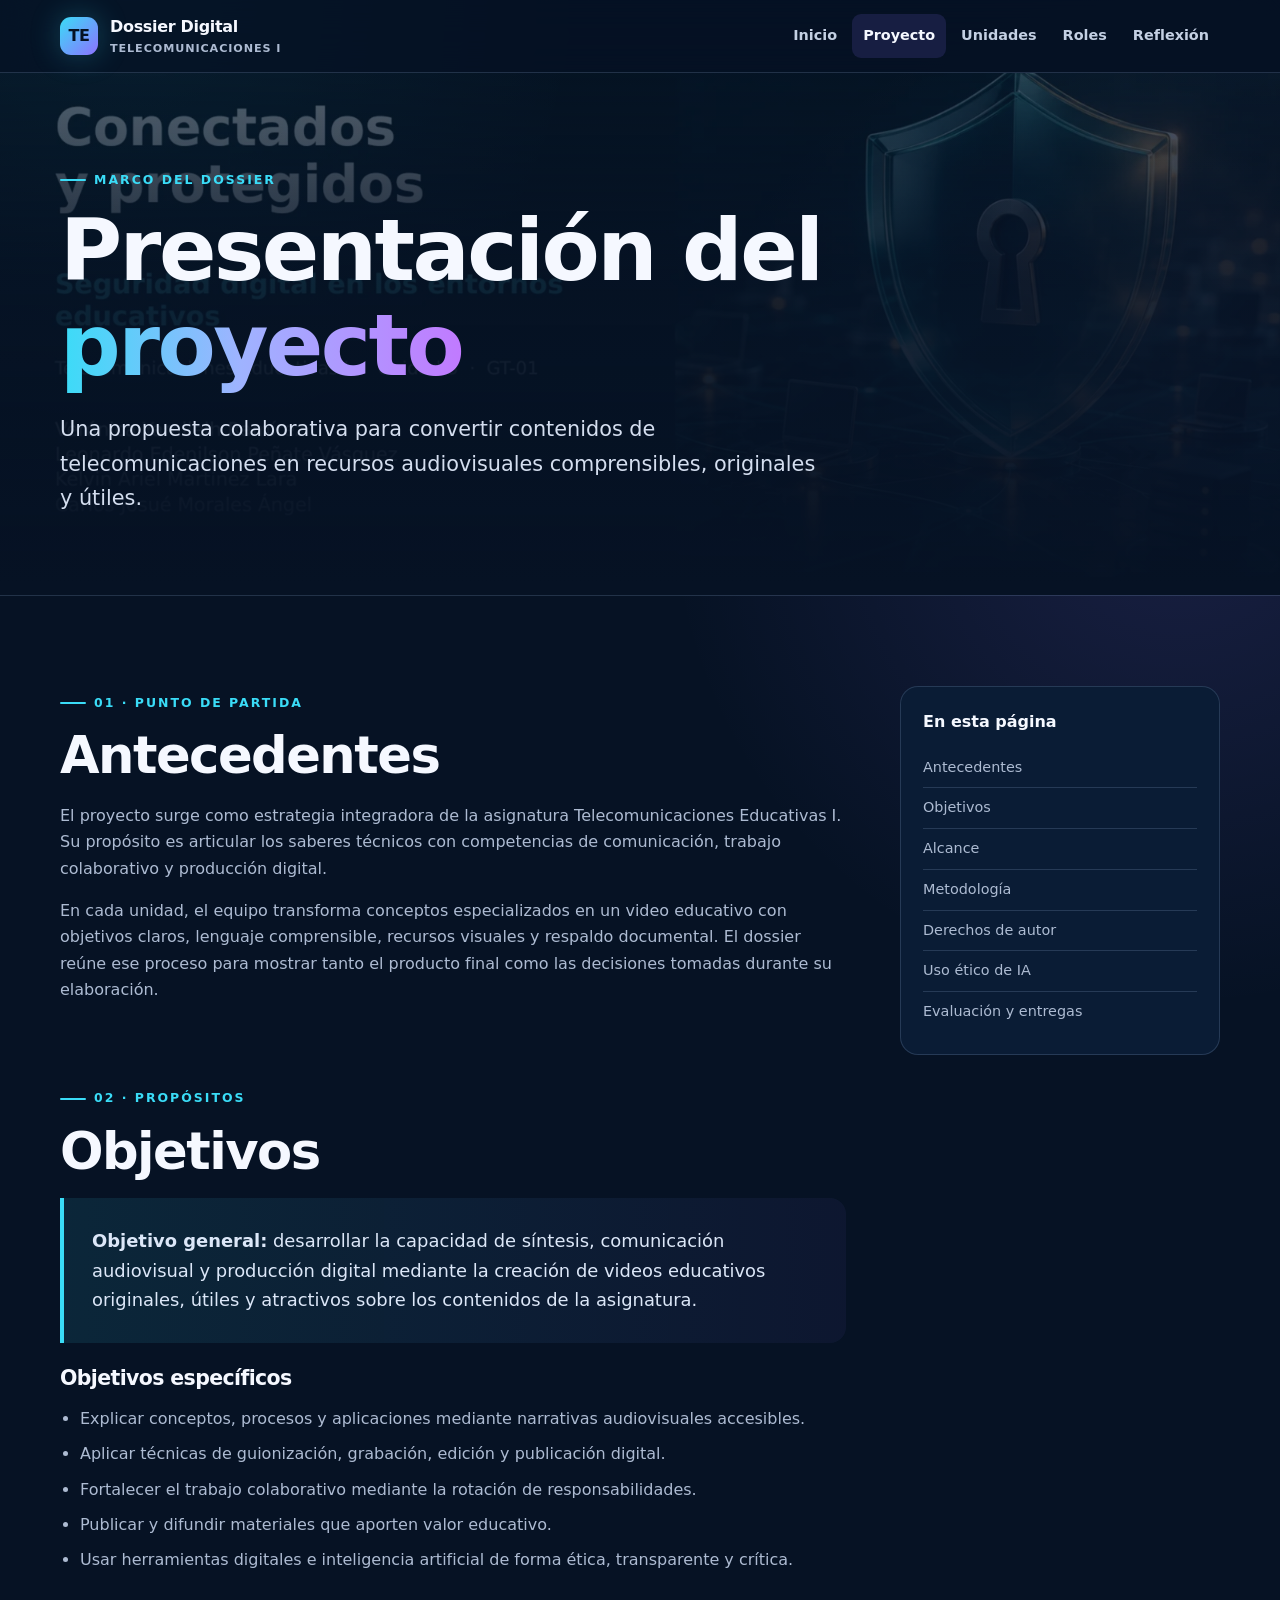
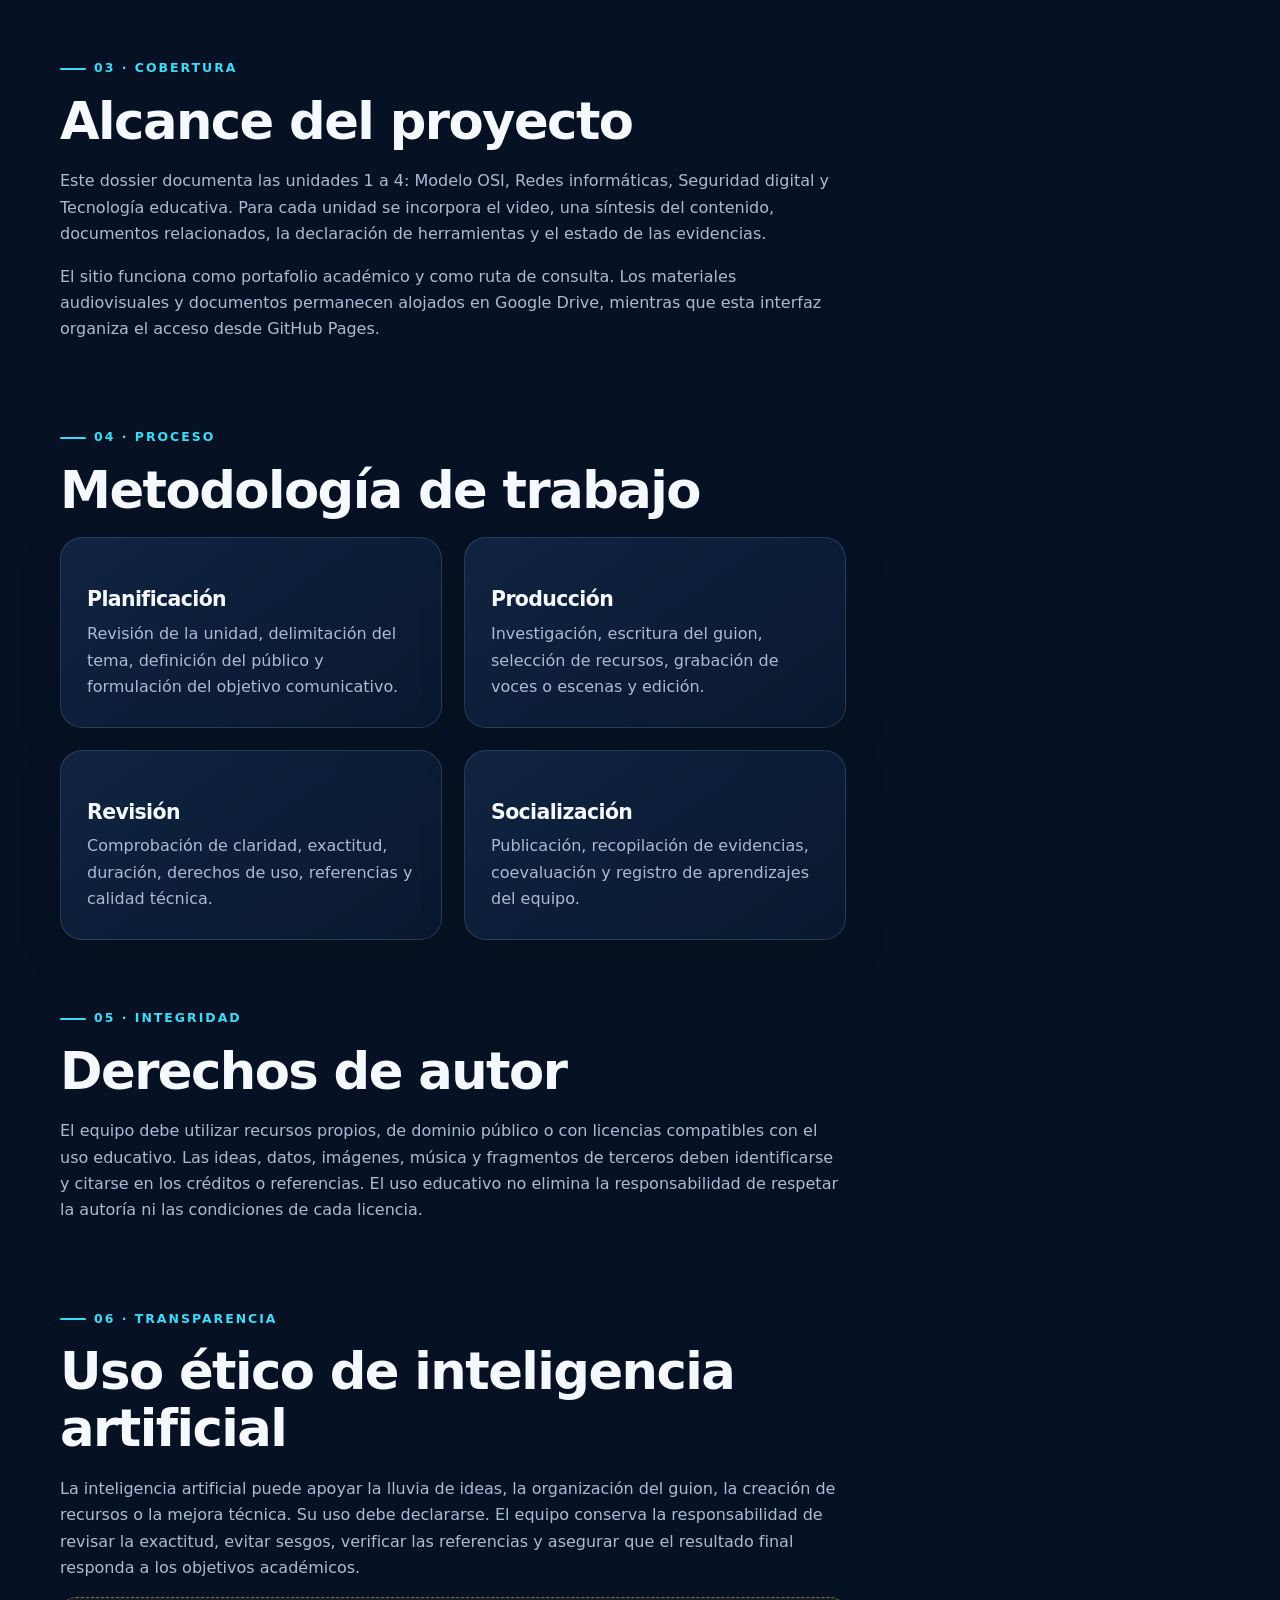
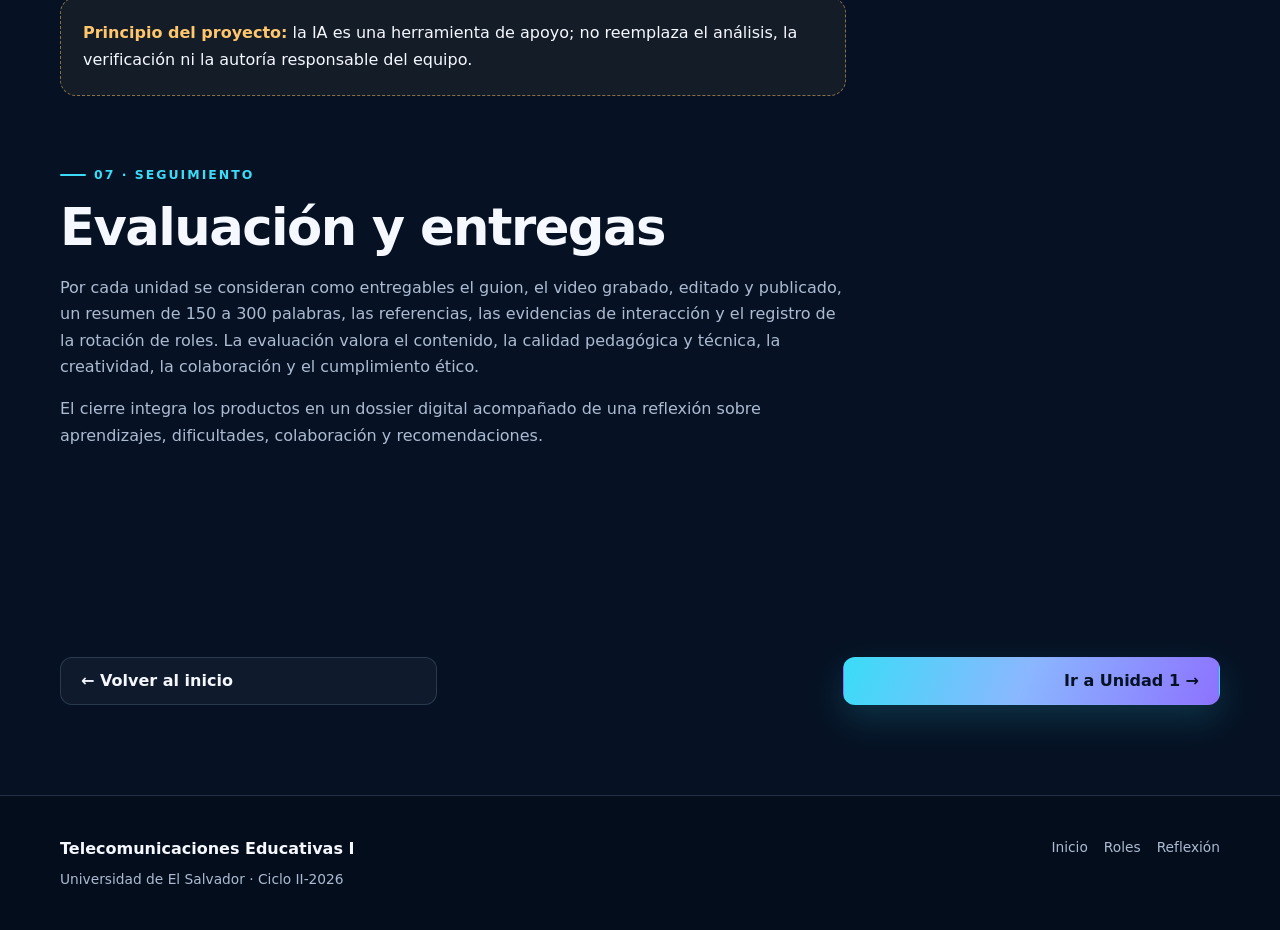
==== presentacion.html @ 9d3afc45 "Publica el sitio completo del dossier" ====
<!doctype html>
<html lang="es">
<head>
  <meta charset="utf-8">
  <meta name="viewport" content="width=device-width, initial-scale=1">
  <meta name="description" content="Presentación, objetivos, metodología, alcance y criterios éticos del proyecto de videos educativos.">
  <title>Presentación del proyecto | Dossier Digital</title>
  <link rel="stylesheet" href="css/estilos.css">
  <script src="js/script.js" defer></script>
</head>
<body>
  <a class="skip-link" href="#contenido">Saltar al contenido</a>
  <header class="site-header">
    <nav class="nav container" aria-label="Navegación principal">
      <a class="brand" href="index.html"><span class="brand-mark" aria-hidden="true">TE</span><span>Dossier Digital<small>Telecomunicaciones I</small></span></a>
      <button class="menu-toggle" aria-label="Abrir menú" aria-expanded="false">☰</button>
      <div class="nav-links">
        <a href="index.html">Inicio</a><a href="presentacion.html" aria-current="page">Proyecto</a><a href="unidad1.html">Unidades</a><a href="roles.html">Roles</a><a href="reflexion.html">Reflexión</a>
      </div>
    </nav>
  </header>

  <main id="contenido">
    <section class="page-hero">
      <img class="page-image" src="img/portada-proyecto.webp" alt="" aria-hidden="true">
      <div class="container page-hero-content">
        <p class="eyebrow">Marco del dossier</p>
        <h1>Presentación del <span class="gradient-text">proyecto</span></h1>
        <p class="lead">Una propuesta colaborativa para convertir contenidos de telecomunicaciones en recursos audiovisuales comprensibles, originales y útiles.</p>
      </div>
    </section>

    <section class="section">
      <div class="container content-layout">
        <div>
          <section class="prose-section reveal" id="antecedentes">
            <p class="eyebrow">01 · Punto de partida</p>
            <h2>Antecedentes</h2>
            <p>El proyecto surge como estrategia integradora de la asignatura Telecomunicaciones Educativas I. Su propósito es articular los saberes técnicos con competencias de comunicación, trabajo colaborativo y producción digital.</p>
            <p>En cada unidad, el equipo transforma conceptos especializados en un video educativo con objetivos claros, lenguaje comprensible, recursos visuales y respaldo documental. El dossier reúne ese proceso para mostrar tanto el producto final como las decisiones tomadas durante su elaboración.</p>
          </section>

          <section class="prose-section reveal" id="objetivos">
            <p class="eyebrow">02 · Propósitos</p>
            <h2>Objetivos</h2>
            <div class="objective"><strong>Objetivo general:</strong> desarrollar la capacidad de síntesis, comunicación audiovisual y producción digital mediante la creación de videos educativos originales, útiles y atractivos sobre los contenidos de la asignatura.</div>
            <h3>Objetivos específicos</h3>
            <ul>
              <li>Explicar conceptos, procesos y aplicaciones mediante narrativas audiovisuales accesibles.</li>
              <li>Aplicar técnicas de guionización, grabación, edición y publicación digital.</li>
              <li>Fortalecer el trabajo colaborativo mediante la rotación de responsabilidades.</li>
              <li>Publicar y difundir materiales que aporten valor educativo.</li>
              <li>Usar herramientas digitales e inteligencia artificial de forma ética, transparente y crítica.</li>
            </ul>
          </section>

          <section class="prose-section reveal" id="alcance">
            <p class="eyebrow">03 · Cobertura</p>
            <h2>Alcance del proyecto</h2>
            <p>Este dossier documenta las unidades 1 a 4: Modelo OSI, Redes informáticas, Seguridad digital y Tecnología educativa. Para cada unidad se incorpora el video, una síntesis del contenido, documentos relacionados, la declaración de herramientas y el estado de las evidencias.</p>
            <p>El sitio funciona como portafolio académico y como ruta de consulta. Los materiales audiovisuales y documentos permanecen alojados en Google Drive, mientras que esta interfaz organiza el acceso desde GitHub Pages.</p>
          </section>

          <section class="prose-section reveal" id="metodo">
            <p class="eyebrow">04 · Proceso</p>
            <h2>Metodología de trabajo</h2>
            <div class="grid grid-2">
              <article class="card"><h3>Planificación</h3><p>Revisión de la unidad, delimitación del tema, definición del público y formulación del objetivo comunicativo.</p></article>
              <article class="card"><h3>Producción</h3><p>Investigación, escritura del guion, selección de recursos, grabación de voces o escenas y edición.</p></article>
              <article class="card"><h3>Revisión</h3><p>Comprobación de claridad, exactitud, duración, derechos de uso, referencias y calidad técnica.</p></article>
              <article class="card"><h3>Socialización</h3><p>Publicación, recopilación de evidencias, coevaluación y registro de aprendizajes del equipo.</p></article>
            </div>
          </section>

          <section class="prose-section reveal" id="derechos">
            <p class="eyebrow">05 · Integridad</p>
            <h2>Derechos de autor</h2>
            <p>El equipo debe utilizar recursos propios, de dominio público o con licencias compatibles con el uso educativo. Las ideas, datos, imágenes, música y fragmentos de terceros deben identificarse y citarse en los créditos o referencias. El uso educativo no elimina la responsabilidad de respetar la autoría ni las condiciones de cada licencia.</p>
          </section>

          <section class="prose-section reveal" id="ia">
            <p class="eyebrow">06 · Transparencia</p>
            <h2>Uso ético de inteligencia artificial</h2>
            <p>La inteligencia artificial puede apoyar la lluvia de ideas, la organización del guion, la creación de recursos o la mejora técnica. Su uso debe declararse. El equipo conserva la responsabilidad de revisar la exactitud, evitar sesgos, verificar las referencias y asegurar que el resultado final responda a los objetivos académicos.</p>
            <div class="status-box"><strong>Principio del proyecto:</strong> la IA es una herramienta de apoyo; no reemplaza el análisis, la verificación ni la autoría responsable del equipo.</div>
          </section>

          <section class="prose-section reveal" id="evaluacion">
            <p class="eyebrow">07 · Seguimiento</p>
            <h2>Evaluación y entregas</h2>
            <p>Por cada unidad se consideran como entregables el guion, el video grabado, editado y publicado, un resumen de 150 a 300 palabras, las referencias, las evidencias de interacción y el registro de la rotación de roles. La evaluación valora el contenido, la calidad pedagógica y técnica, la creatividad, la colaboración y el cumplimiento ético.</p>
            <p>El cierre integra los productos en un dossier digital acompañado de una reflexión sobre aprendizajes, dificultades, colaboración y recomendaciones.</p>
          </section>
        </div>

        <aside class="sidebar">
          <nav class="toc" aria-label="Contenido de esta página">
            <strong>En esta página</strong>
            <a href="#antecedentes">Antecedentes</a><a href="#objetivos">Objetivos</a><a href="#alcance">Alcance</a><a href="#metodo">Metodología</a><a href="#derechos">Derechos de autor</a><a href="#ia">Uso ético de IA</a><a href="#evaluacion">Evaluación y entregas</a>
          </nav>
        </aside>
      </div>
    </section>

    <div class="container unit-nav">
      <a class="btn btn-secondary" href="index.html">← Volver al inicio</a>
      <span></span>
      <a class="btn btn-primary" href="unidad1.html">Ir a Unidad 1 →</a>
    </div>
  </main>

  <footer class="site-footer"><div class="container footer-grid"><div><strong>Telecomunicaciones Educativas I</strong><p>Universidad de El Salvador · Ciclo II-2026</p></div><div class="footer-links"><a href="index.html">Inicio</a><a href="roles.html">Roles</a><a href="reflexion.html">Reflexión</a></div></div></footer>
</body>
</html>
---- css/estilos.css ----
:root {
  --bg: #061224;
  --bg-soft: #0a1c35;
  --panel: #0d2341;
  --panel-2: #142a4b;
  --text: #f5f8ff;
  --muted: #adbbd2;
  --cyan: #3adcf7;
  --purple: #8d72ff;
  --violet: #c17aff;
  --gold: #ffc66d;
  --line: rgba(151, 178, 220, .2);
  --shadow: 0 24px 70px rgba(0, 0, 0, .28);
  --radius: 22px;
  --container: min(1160px, calc(100% - 40px));
}

* { box-sizing: border-box; }
html { scroll-behavior: smooth; }
body {
  margin: 0;
  color: var(--text);
  background:
    radial-gradient(circle at 10% 0%, rgba(58, 220, 247, .11), transparent 28rem),
    radial-gradient(circle at 92% 12%, rgba(141, 114, 255, .14), transparent 32rem),
    var(--bg);
  font-family: Inter, ui-sans-serif, system-ui, -apple-system, BlinkMacSystemFont, "Segoe UI", sans-serif;
  line-height: 1.65;
}

body::before {
  content: "";
  position: fixed;
  inset: 0;
  z-index: -1;
  pointer-events: none;
  opacity: .22;
  background-image:
    linear-gradient(rgba(255,255,255,.025) 1px, transparent 1px),
    linear-gradient(90deg, rgba(255,255,255,.025) 1px, transparent 1px);
  background-size: 42px 42px;
  mask-image: linear-gradient(to bottom, black, transparent 75%);
}

img, iframe { max-width: 100%; }
a { color: inherit; text-decoration: none; }
button, a { -webkit-tap-highlight-color: transparent; }

.skip-link {
  position: fixed;
  left: 16px;
  top: -60px;
  z-index: 100;
  padding: 10px 16px;
  background: var(--cyan);
  color: #031020;
  border-radius: 10px;
  font-weight: 800;
}
.skip-link:focus { top: 14px; }

.container { width: var(--container); margin-inline: auto; }
.section { padding: 90px 0; }
.section.compact { padding: 58px 0; }
.section-header { max-width: 760px; margin-bottom: 38px; }
.section-header.center { margin-inline: auto; text-align: center; }

.eyebrow {
  display: inline-flex;
  align-items: center;
  gap: 8px;
  margin: 0 0 14px;
  color: var(--cyan);
  font-size: .78rem;
  font-weight: 850;
  letter-spacing: .16em;
  text-transform: uppercase;
}
.eyebrow::before {
  content: "";
  width: 26px;
  height: 2px;
  background: currentColor;
  border-radius: 2px;
}

h1, h2, h3 { margin: 0; line-height: 1.12; letter-spacing: -.03em; }
h1 { font-size: clamp(2.55rem, 7vw, 5.8rem); }
h2 { font-size: clamp(2rem, 4vw, 3.4rem); }
h3 { font-size: 1.28rem; }
p { margin: 0 0 1rem; color: var(--muted); }
.lead { font-size: clamp(1.05rem, 2vw, 1.3rem); color: #d4deef; max-width: 760px; }
.gradient-text {
  color: transparent;
  background: linear-gradient(90deg, var(--cyan), #9fb3ff 45%, var(--violet));
  background-clip: text;
}

.site-header {
  position: sticky;
  top: 0;
  z-index: 50;
  border-bottom: 1px solid var(--line);
  background: rgba(6, 18, 36, .83);
  backdrop-filter: blur(18px);
}
.nav {
  min-height: 72px;
  display: flex;
  align-items: center;
  justify-content: space-between;
  gap: 28px;
}
.brand {
  display: flex;
  align-items: center;
  gap: 12px;
  min-width: 210px;
  font-weight: 850;
  letter-spacing: -.02em;
}
.brand-mark {
  width: 38px;
  height: 38px;
  display: grid;
  place-items: center;
  color: #061224;
  background: linear-gradient(135deg, var(--cyan), var(--purple));
  border-radius: 11px;
  box-shadow: 0 0 30px rgba(58, 220, 247, .25);
}
.brand small { display: block; color: var(--muted); font-size: .7rem; font-weight: 650; letter-spacing: .08em; text-transform: uppercase; }
.nav-links { display: flex; align-items: center; gap: 4px; }
.nav-links a {
  padding: 10px 11px;
  color: #c4d0e3;
  border-radius: 9px;
  font-size: .9rem;
  font-weight: 700;
  transition: .2s ease;
}
.nav-links a:hover, .nav-links a[aria-current="page"] { color: var(--text); background: rgba(141, 114, 255, .14); }
.menu-toggle {
  display: none;
  width: 44px;
  height: 44px;
  border: 1px solid var(--line);
  color: var(--text);
  background: var(--panel);
  border-radius: 12px;
  font-size: 1.35rem;
}

.btn-row { display: flex; flex-wrap: wrap; gap: 12px; margin-top: 28px; }
.btn {
  display: inline-flex;
  align-items: center;
  justify-content: center;
  gap: 9px;
  min-height: 48px;
  padding: 0 20px;
  border: 1px solid transparent;
  border-radius: 12px;
  font-weight: 850;
  transition: transform .2s ease, box-shadow .2s ease, border-color .2s ease;
}
.btn:hover { transform: translateY(-2px); }
.btn-primary {
  color: #061224;
  background: linear-gradient(110deg, var(--cyan), #8ab7ff 48%, var(--purple));
  box-shadow: 0 14px 34px rgba(58, 220, 247, .16);
}
.btn-secondary { border-color: var(--line); background: rgba(255,255,255,.04); }
.btn-secondary:hover { border-color: rgba(58, 220, 247, .48); }
.btn-small { min-height: 42px; padding: 0 16px; font-size: .9rem; }

.hero {
  position: relative;
  min-height: calc(100vh - 72px);
  display: grid;
  align-items: center;
  overflow: hidden;
}
.hero-bg {
  position: absolute;
  inset: 0;
  z-index: -2;
  background: center / cover no-repeat;
  filter: saturate(.8);
  opacity: .3;
}
.hero::after {
  content: "";
  position: absolute;
  inset: 0;
  z-index: -1;
  background: linear-gradient(90deg, var(--bg) 6%, rgba(6,18,36,.9) 44%, rgba(6,18,36,.3) 100%),
              linear-gradient(0deg, var(--bg), transparent 35%);
}
.hero-grid {
  padding: 85px 0 110px;
  display: grid;
  grid-template-columns: 1.08fr .72fr;
  gap: 72px;
  align-items: center;
}
.hero h1 { max-width: 910px; margin-bottom: 22px; }
.hero-panel {
  padding: 28px;
  border: 1px solid var(--line);
  background: linear-gradient(150deg, rgba(20,42,75,.82), rgba(10,28,53,.7));
  border-radius: var(--radius);
  box-shadow: var(--shadow);
  backdrop-filter: blur(10px);
}
.hero-panel strong { display: block; margin-bottom: 10px; font-size: 1.05rem; }
.meta-row { display: flex; flex-wrap: wrap; gap: 10px; margin-top: 18px; }
.tag {
  display: inline-flex;
  align-items: center;
  gap: 7px;
  padding: 7px 11px;
  color: #cbd8ea;
  border: 1px solid var(--line);
  background: rgba(255,255,255,.035);
  border-radius: 999px;
  font-size: .8rem;
  font-weight: 750;
}
.tag::before { content: ""; width: 7px; height: 7px; background: var(--cyan); border-radius: 50%; box-shadow: 0 0 13px var(--cyan); }

.stats { margin-top: -48px; position: relative; z-index: 3; }
.stats-grid {
  display: grid;
  grid-template-columns: repeat(4, 1fr);
  border: 1px solid var(--line);
  background: rgba(10,28,53,.94);
  border-radius: 18px;
  box-shadow: var(--shadow);
  overflow: hidden;
}
.stat { padding: 25px; border-right: 1px solid var(--line); }
.stat:last-child { border-right: 0; }
.stat b { display: block; color: var(--text); font-size: 1.85rem; letter-spacing: -.04em; }
.stat span { color: var(--muted); font-size: .85rem; }

.grid { display: grid; gap: 22px; }
.grid-2 { grid-template-columns: repeat(2, minmax(0, 1fr)); }
.grid-3 { grid-template-columns: repeat(3, minmax(0, 1fr)); }
.grid-4 { grid-template-columns: repeat(4, minmax(0, 1fr)); }

.card {
  position: relative;
  padding: 26px;
  border: 1px solid var(--line);
  background: linear-gradient(145deg, rgba(20,42,75,.75), rgba(10,28,53,.62));
  border-radius: var(--radius);
  box-shadow: 0 15px 45px rgba(0,0,0,.16);
}
.card h3 { margin-bottom: 10px; }
.card p:last-child { margin-bottom: 0; }
.icon {
  width: 48px;
  height: 48px;
  display: grid;
  place-items: center;
  margin-bottom: 20px;
  color: var(--cyan);
  border: 1px solid rgba(58,220,247,.28);
  background: rgba(58,220,247,.08);
  border-radius: 14px;
  font-size: 1.35rem;
}

.unit-card {
  position: relative;
  min-height: 420px;
  display: flex;
  align-items: flex-end;
  overflow: hidden;
  border: 1px solid var(--line);
  border-radius: var(--radius);
  box-shadow: var(--shadow);
  isolation: isolate;
}
.unit-card img {
  position: absolute;
  inset: 0;
  width: 100%;
  height: 100%;
  object-fit: cover;
  z-index: -2;
  transition: transform .55s ease;
}
.unit-card::before {
  content: "";
  position: absolute;
  inset: 0;
  z-index: -1;
  background: linear-gradient(0deg, rgba(3,11,23,.98) 4%, rgba(6,18,36,.68) 55%, rgba(6,18,36,.12));
}
.unit-card:hover img { transform: scale(1.045); }
.unit-card-content { padding: 28px; }
.unit-number { color: var(--cyan); font-size: .78rem; font-weight: 900; letter-spacing: .14em; text-transform: uppercase; }
.unit-card h3 { margin: 8px 0 10px; font-size: 1.5rem; }
.unit-card p { color: #bdc9db; font-size: .93rem; }
.text-link { color: var(--cyan); font-weight: 850; font-size: .9rem; }

.page-hero {
  position: relative;
  min-height: 520px;
  display: flex;
  align-items: flex-end;
  overflow: hidden;
  border-bottom: 1px solid var(--line);
}
.page-hero .page-image { position: absolute; inset: 0; width: 100%; height: 100%; object-fit: cover; z-index: -2; opacity: .42; }
.page-hero::after { content: ""; position: absolute; inset: 0; z-index: -1; background: linear-gradient(0deg, var(--bg) 2%, rgba(6,18,36,.76) 62%, rgba(6,18,36,.24)); }
.page-hero-content { padding: 90px 0 64px; }
.page-hero h1 { font-size: clamp(2.8rem, 7vw, 5.3rem); max-width: 980px; }
.page-hero .lead { margin-top: 18px; }

.content-layout { display: grid; grid-template-columns: minmax(0, 1fr) 320px; gap: 54px; align-items: start; }
.sidebar { position: sticky; top: 96px; }
.toc { padding: 22px; border: 1px solid var(--line); background: var(--bg-soft); border-radius: 18px; }
.toc strong { display: block; margin-bottom: 12px; }
.toc a { display: block; padding: 8px 0; color: var(--muted); font-size: .9rem; border-bottom: 1px solid var(--line); }
.toc a:last-child { border-bottom: 0; }
.toc a:hover { color: var(--cyan); }

.prose-section { scroll-margin-top: 94px; padding-bottom: 62px; }
.prose-section h2 { margin-bottom: 18px; }
.prose-section h3 { margin: 24px 0 10px; }
.prose-section ul, .prose-section ol { color: var(--muted); padding-left: 1.25rem; }
.prose-section li { margin-bottom: 9px; }

.objective {
  padding: 28px;
  border-left: 4px solid var(--cyan);
  background: linear-gradient(90deg, rgba(58,220,247,.1), rgba(141,114,255,.06));
  border-radius: 0 16px 16px 0;
  color: #dce7f8;
  font-size: 1.12rem;
}

.media-frame {
  position: relative;
  aspect-ratio: 16 / 9;
  overflow: hidden;
  border: 1px solid var(--line);
  background: #030913;
  border-radius: 18px;
  box-shadow: var(--shadow);
}
.media-frame iframe { width: 100%; height: 100%; border: 0; }
.media-note { margin-top: 12px; font-size: .86rem; }

.doc-list { display: grid; gap: 12px; }
.doc-link {
  display: flex;
  align-items: center;
  justify-content: space-between;
  gap: 18px;
  padding: 17px 19px;
  border: 1px solid var(--line);
  background: rgba(255,255,255,.025);
  border-radius: 14px;
  transition: .2s ease;
}
.doc-link:hover { border-color: rgba(58,220,247,.5); transform: translateX(3px); }
.doc-link span { color: var(--muted); font-size: .84rem; }
.doc-link b { display: block; color: var(--text); }

.status-box {
  padding: 22px;
  border: 1px dashed rgba(255,198,109,.5);
  background: rgba(255,198,109,.06);
  border-radius: 16px;
}
.status-box strong { color: var(--gold); }

.role-table { width: 100%; border-collapse: collapse; overflow: hidden; border-radius: 16px; }
.role-table th, .role-table td { padding: 16px; text-align: left; border-bottom: 1px solid var(--line); vertical-align: top; }
.role-table th { color: var(--cyan); background: rgba(58,220,247,.07); font-size: .78rem; text-transform: uppercase; letter-spacing: .08em; }
.role-table td { color: var(--muted); background: rgba(255,255,255,.018); }
.role-table tr:last-child td { border-bottom: 0; }

.unit-nav {
  display: grid;
  grid-template-columns: repeat(3, 1fr);
  gap: 14px;
  padding: 40px 0 90px;
}
.unit-nav .btn:first-child { justify-content: flex-start; }
.unit-nav .btn:nth-child(2) { justify-self: center; }
.unit-nav .btn:last-child { justify-content: flex-end; }

.quote {
  padding: 36px;
  border: 1px solid var(--line);
  background: linear-gradient(135deg, rgba(141,114,255,.12), rgba(58,220,247,.06));
  border-radius: var(--radius);
  font-size: clamp(1.3rem, 3vw, 2rem);
  line-height: 1.4;
  color: #e7edfa;
}

.cta {
  padding: 42px;
  display: flex;
  justify-content: space-between;
  align-items: center;
  gap: 30px;
  border: 1px solid rgba(141,114,255,.3);
  background: linear-gradient(120deg, rgba(58,220,247,.1), rgba(141,114,255,.16));
  border-radius: var(--radius);
}

.site-footer { border-top: 1px solid var(--line); padding: 40px 0; background: rgba(3,10,22,.48); }
.footer-grid { display: flex; justify-content: space-between; gap: 30px; align-items: flex-start; }
.footer-grid p { font-size: .86rem; margin: 5px 0 0; }
.footer-links { display: flex; flex-wrap: wrap; gap: 16px; color: var(--muted); font-size: .86rem; }
.footer-links a:hover { color: var(--cyan); }

.reveal { opacity: 0; transform: translateY(18px); transition: opacity .55s ease, transform .55s ease; }
.reveal.visible { opacity: 1; transform: none; }

@media (prefers-reduced-motion: reduce) {
  *, *::before, *::after { scroll-behavior: auto !important; transition: none !important; animation: none !important; }
  .reveal { opacity: 1; transform: none; }
}

@media (max-width: 980px) {
  .menu-toggle { display: grid; place-items: center; }
  .nav-links {
    position: absolute;
    top: 72px;
    left: 20px;
    right: 20px;
    display: none;
    padding: 14px;
    border: 1px solid var(--line);
    background: rgba(6,18,36,.98);
    border-radius: 15px;
    box-shadow: var(--shadow);
  }
  .nav-links.open { display: grid; }
  .nav-links a { padding: 12px 14px; }
  .hero-grid { grid-template-columns: 1fr; gap: 30px; }
  .hero-panel { max-width: 650px; }
  .grid-4 { grid-template-columns: repeat(2, 1fr); }
  .content-layout { grid-template-columns: 1fr; }
  .sidebar { display: none; }
}

@media (max-width: 700px) {
  :root { --container: min(100% - 28px, 1160px); }
  .section { padding: 68px 0; }
  .hero { min-height: auto; }
  .hero-grid { padding: 68px 0 88px; }
  .hero-panel { padding: 22px; }
  .stats-grid, .grid-2, .grid-3, .grid-4 { grid-template-columns: 1fr; }
  .stat { border-right: 0; border-bottom: 1px solid var(--line); }
  .stat:last-child { border-bottom: 0; }
  .page-hero { min-height: 440px; }
  .unit-card { min-height: 370px; }
  .role-table { display: block; overflow-x: auto; }
  .unit-nav { grid-template-columns: 1fr; }
  .unit-nav .btn { width: 100%; justify-content: center !important; }
  .cta, .footer-grid { flex-direction: column; align-items: flex-start; }
  .brand span:last-child { font-size: .85rem; }
}
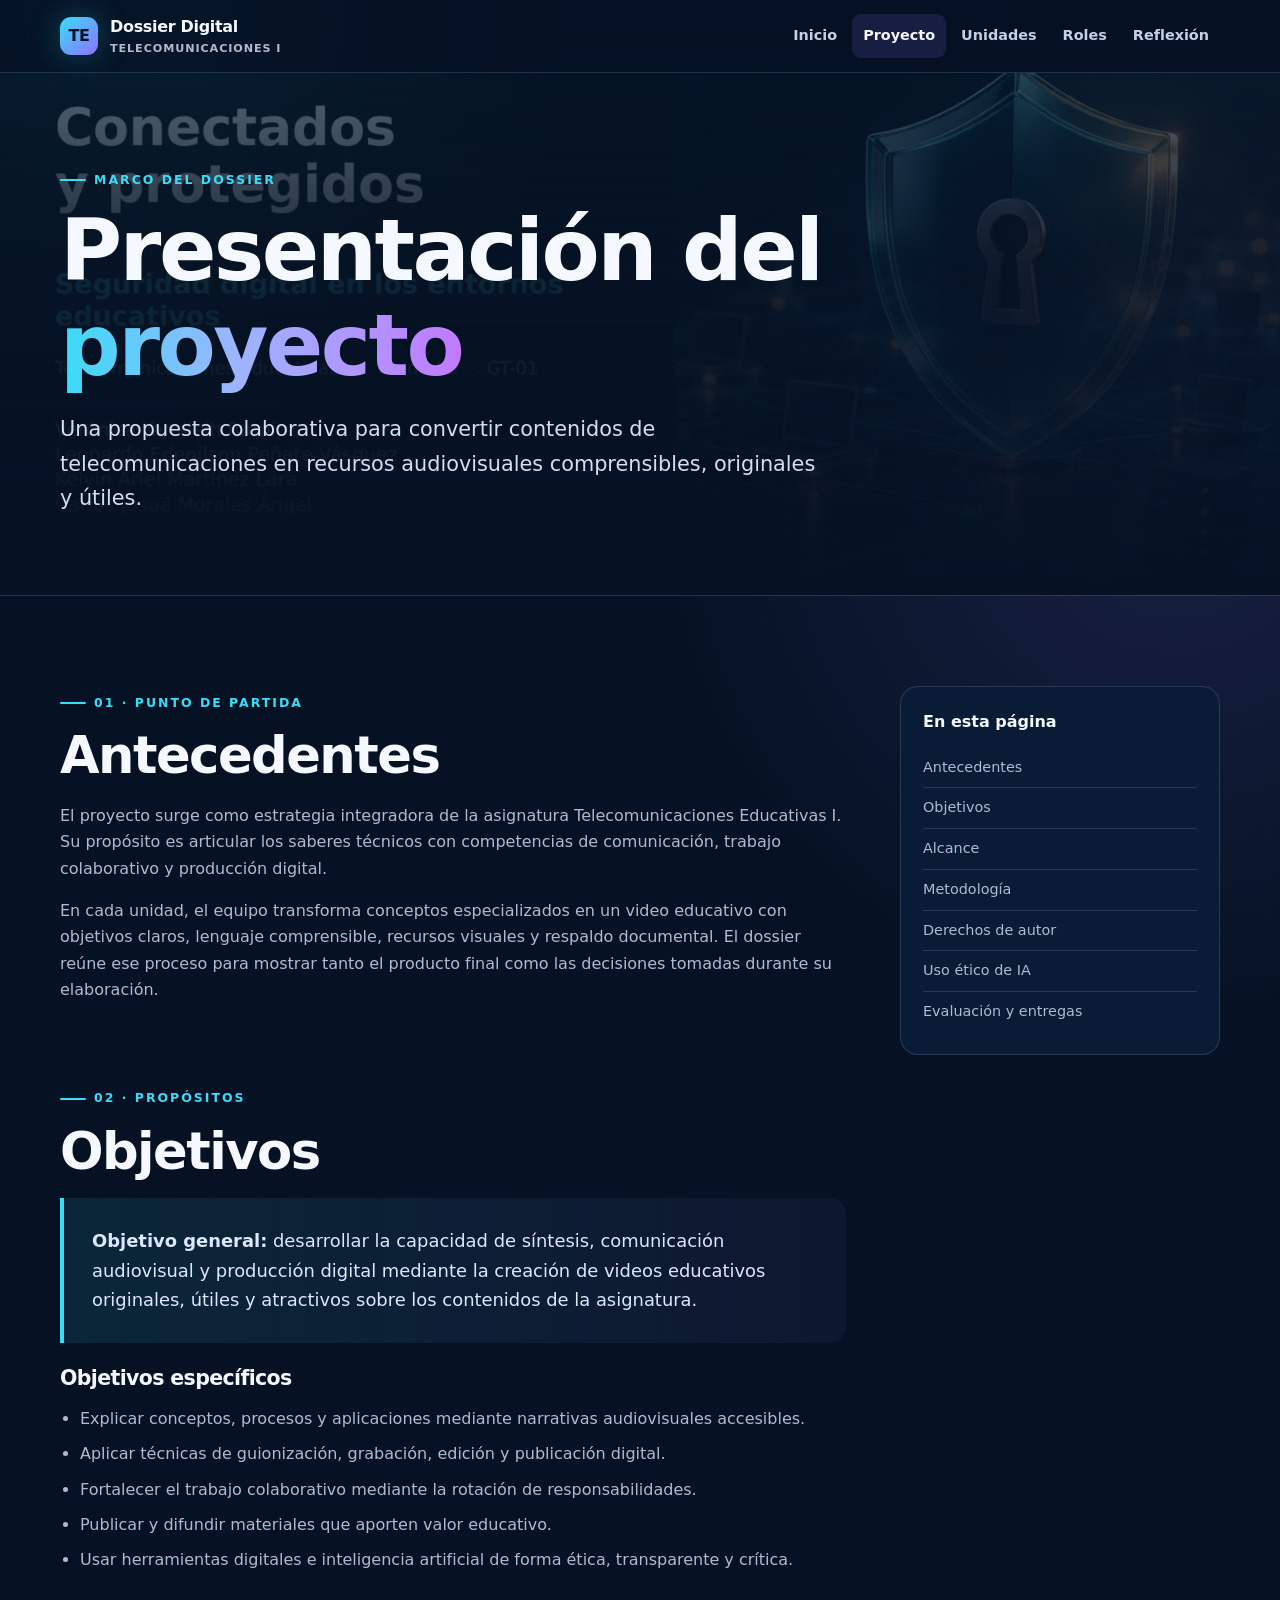
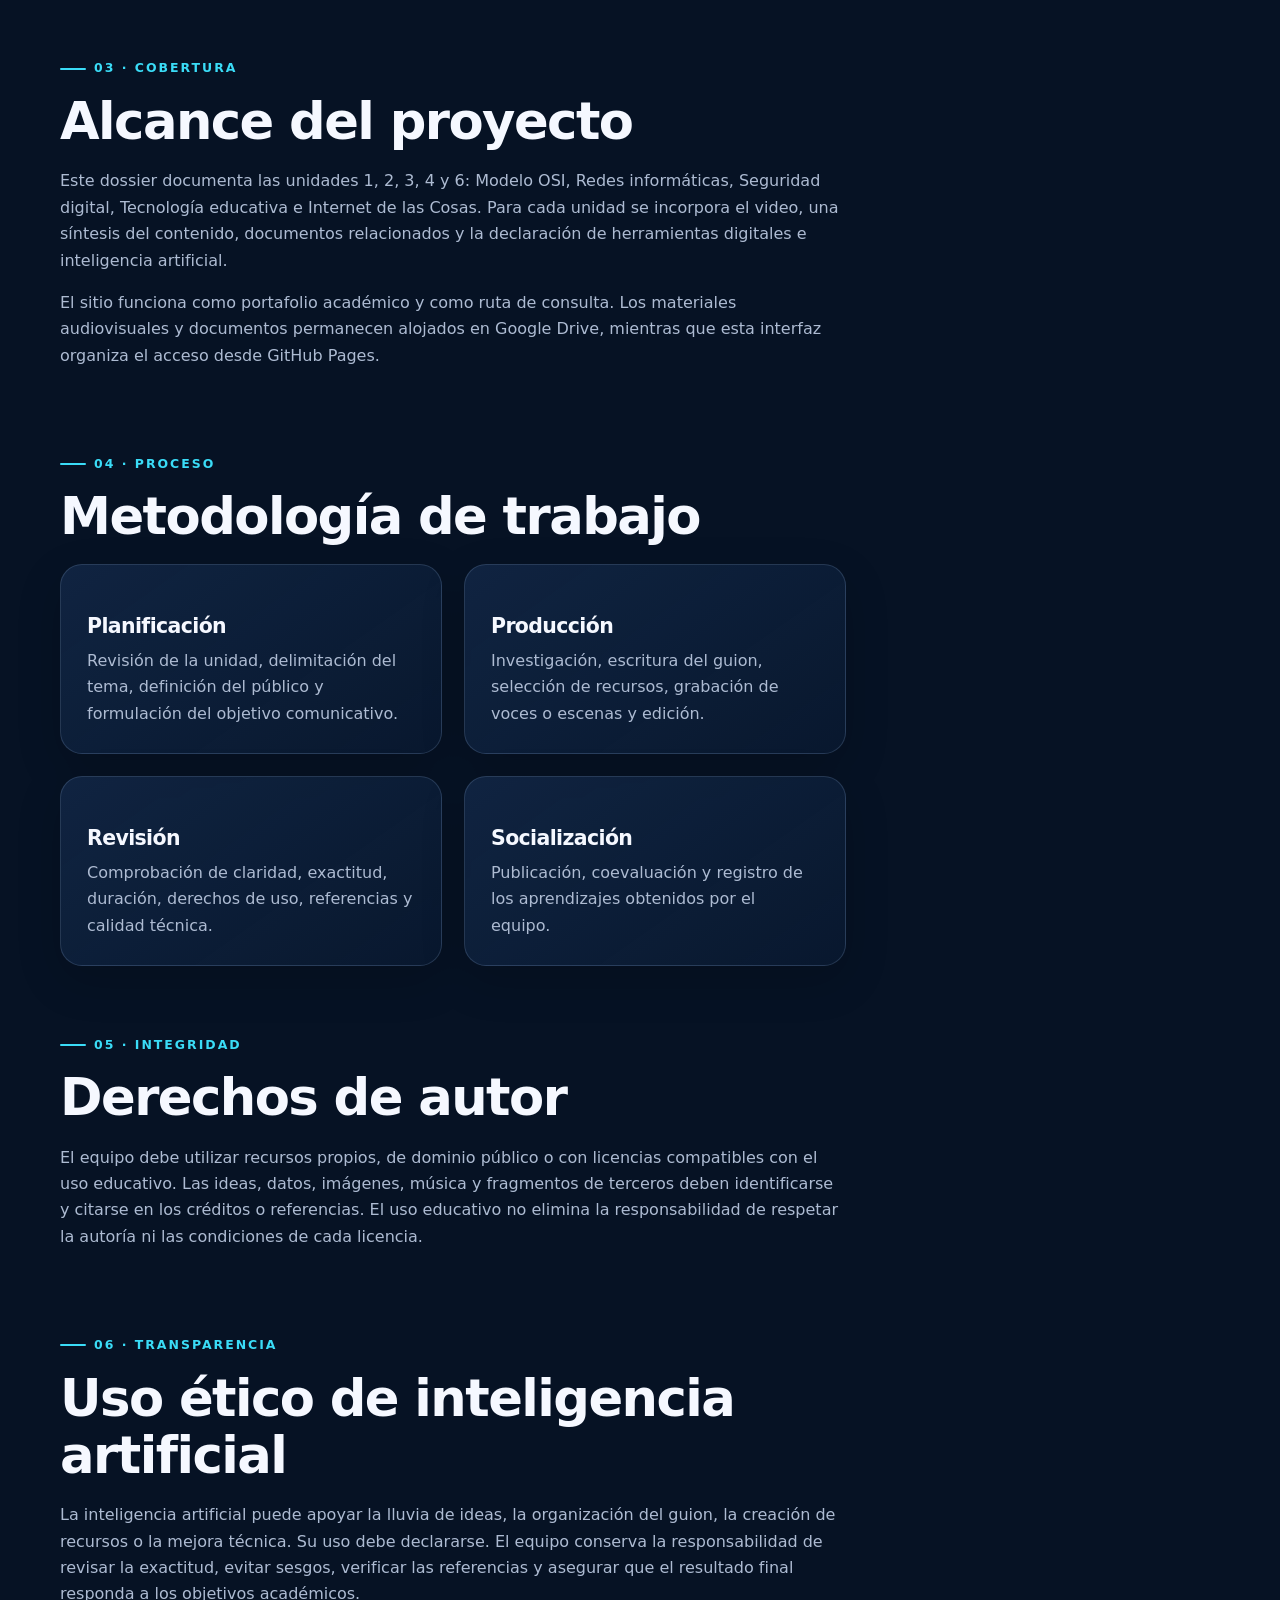
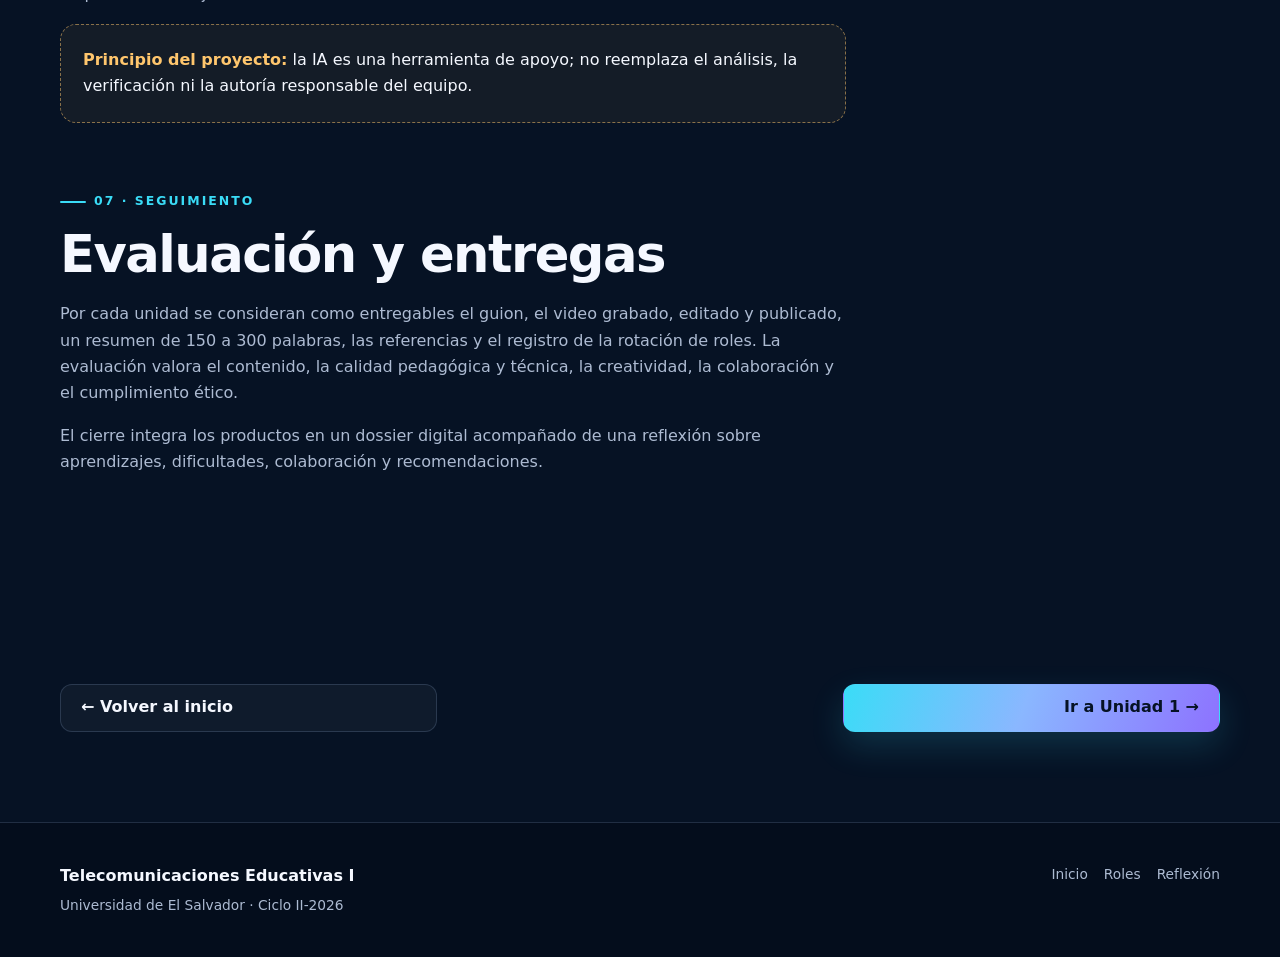
==== commit 1cda56a8: "Agrega la Unidad 6 y elimina evidencias de interacción" ====
--- a/presentacion.html
+++ b/presentacion.html
@@ -57,7 +57,7 @@
           <section class="prose-section reveal" id="alcance">
             <p class="eyebrow">03 · Cobertura</p>
             <h2>Alcance del proyecto</h2>
-            <p>Este dossier documenta las unidades 1 a 4: Modelo OSI, Redes informáticas, Seguridad digital y Tecnología educativa. Para cada unidad se incorpora el video, una síntesis del contenido, documentos relacionados, la declaración de herramientas y el estado de las evidencias.</p>
+            <p>Este dossier documenta las unidades 1, 2, 3, 4 y 6: Modelo OSI, Redes informáticas, Seguridad digital, Tecnología educativa e Internet de las Cosas. Para cada unidad se incorpora el video, una síntesis del contenido, documentos relacionados y la declaración de herramientas digitales e inteligencia artificial.</p>
             <p>El sitio funciona como portafolio académico y como ruta de consulta. Los materiales audiovisuales y documentos permanecen alojados en Google Drive, mientras que esta interfaz organiza el acceso desde GitHub Pages.</p>
           </section>
 
@@ -68,7 +68,7 @@
               <article class="card"><h3>Planificación</h3><p>Revisión de la unidad, delimitación del tema, definición del público y formulación del objetivo comunicativo.</p></article>
               <article class="card"><h3>Producción</h3><p>Investigación, escritura del guion, selección de recursos, grabación de voces o escenas y edición.</p></article>
               <article class="card"><h3>Revisión</h3><p>Comprobación de claridad, exactitud, duración, derechos de uso, referencias y calidad técnica.</p></article>
-              <article class="card"><h3>Socialización</h3><p>Publicación, recopilación de evidencias, coevaluación y registro de aprendizajes del equipo.</p></article>
+              <article class="card"><h3>Socialización</h3><p>Publicación, coevaluación y registro de los aprendizajes obtenidos por el equipo.</p></article>
             </div>
           </section>
 
@@ -88,7 +88,7 @@
           <section class="prose-section reveal" id="evaluacion">
             <p class="eyebrow">07 · Seguimiento</p>
             <h2>Evaluación y entregas</h2>
-            <p>Por cada unidad se consideran como entregables el guion, el video grabado, editado y publicado, un resumen de 150 a 300 palabras, las referencias, las evidencias de interacción y el registro de la rotación de roles. La evaluación valora el contenido, la calidad pedagógica y técnica, la creatividad, la colaboración y el cumplimiento ético.</p>
+            <p>Por cada unidad se consideran como entregables el guion, el video grabado, editado y publicado, un resumen de 150 a 300 palabras, las referencias y el registro de la rotación de roles. La evaluación valora el contenido, la calidad pedagógica y técnica, la creatividad, la colaboración y el cumplimiento ético.</p>
             <p>El cierre integra los productos en un dossier digital acompañado de una reflexión sobre aprendizajes, dificultades, colaboración y recomendaciones.</p>
           </section>
         </div>
--- a/css/estilos.css
+++ b/css/estilos.css
@@ -300,6 +300,8 @@
   background: linear-gradient(0deg, rgba(3,11,23,.98) 4%, rgba(6,18,36,.68) 55%, rgba(6,18,36,.12));
 }
 .unit-card:hover img { transform: scale(1.045); }
+.unit-card.featured { grid-column: 1 / -1; min-height: 500px; }
+.unit-card.featured .unit-card-content { max-width: 760px; }
 .unit-card-content { padding: 28px; }
 .unit-number { color: var(--cyan); font-size: .78rem; font-weight: 900; letter-spacing: .14em; text-transform: uppercase; }
 .unit-card h3 { margin: 8px 0 10px; font-size: 1.5rem; }
@@ -464,6 +466,7 @@
   .stat:last-child { border-bottom: 0; }
   .page-hero { min-height: 440px; }
   .unit-card { min-height: 370px; }
+  .unit-card.featured { min-height: 400px; }
   .role-table { display: block; overflow-x: auto; }
   .unit-nav { grid-template-columns: 1fr; }
   .unit-nav .btn { width: 100%; justify-content: center !important; }
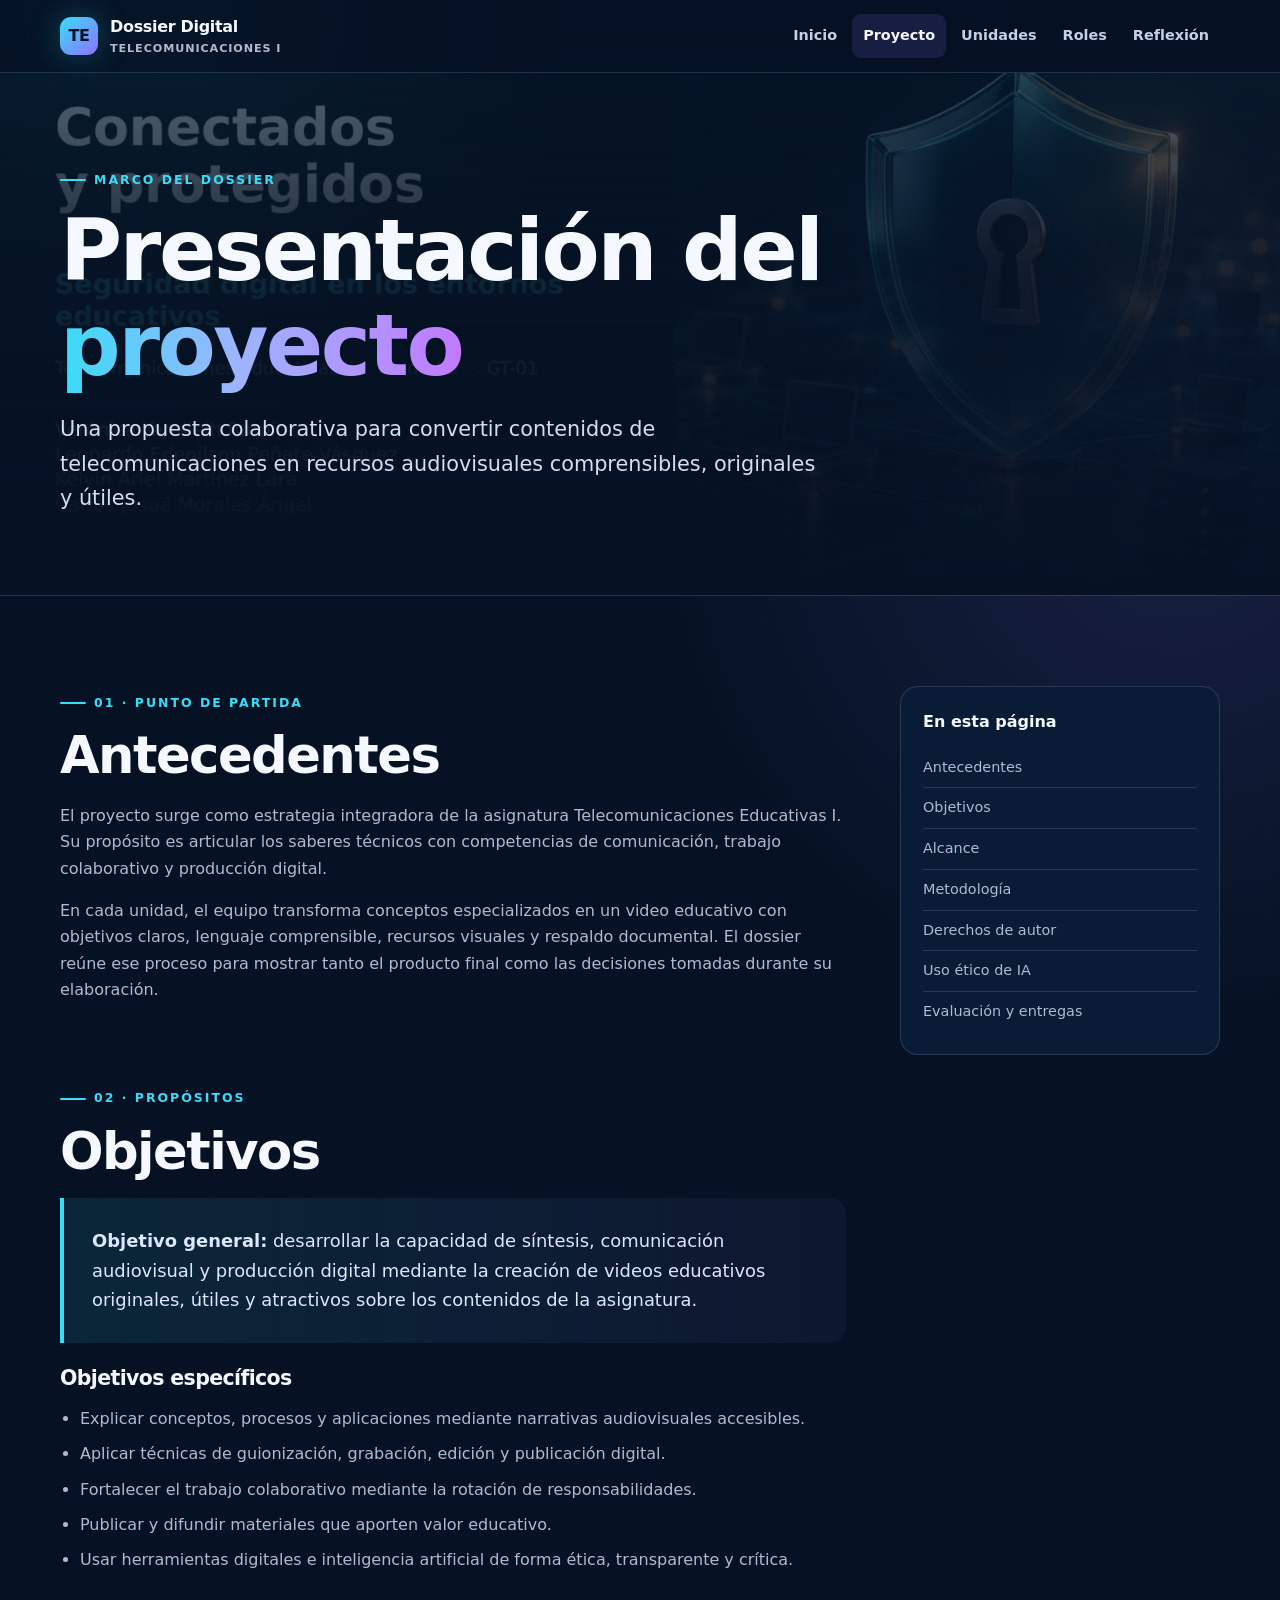
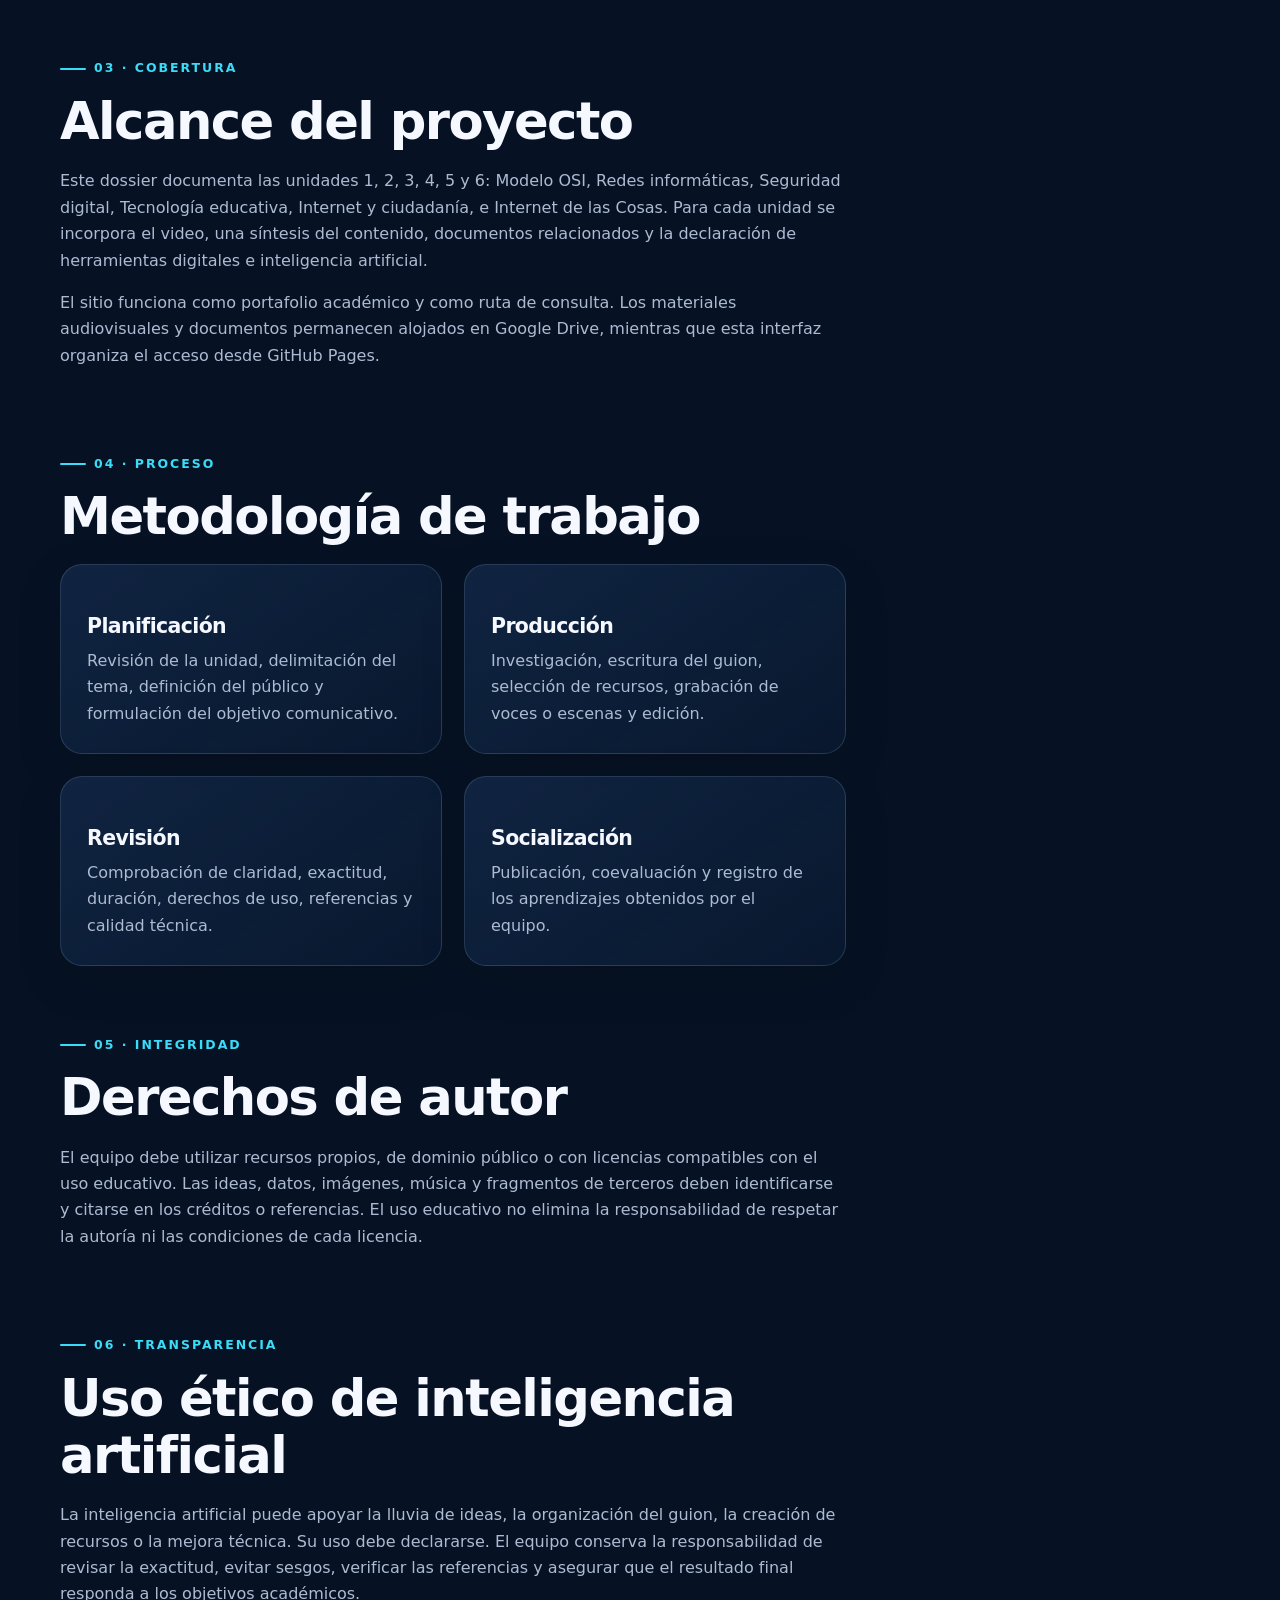
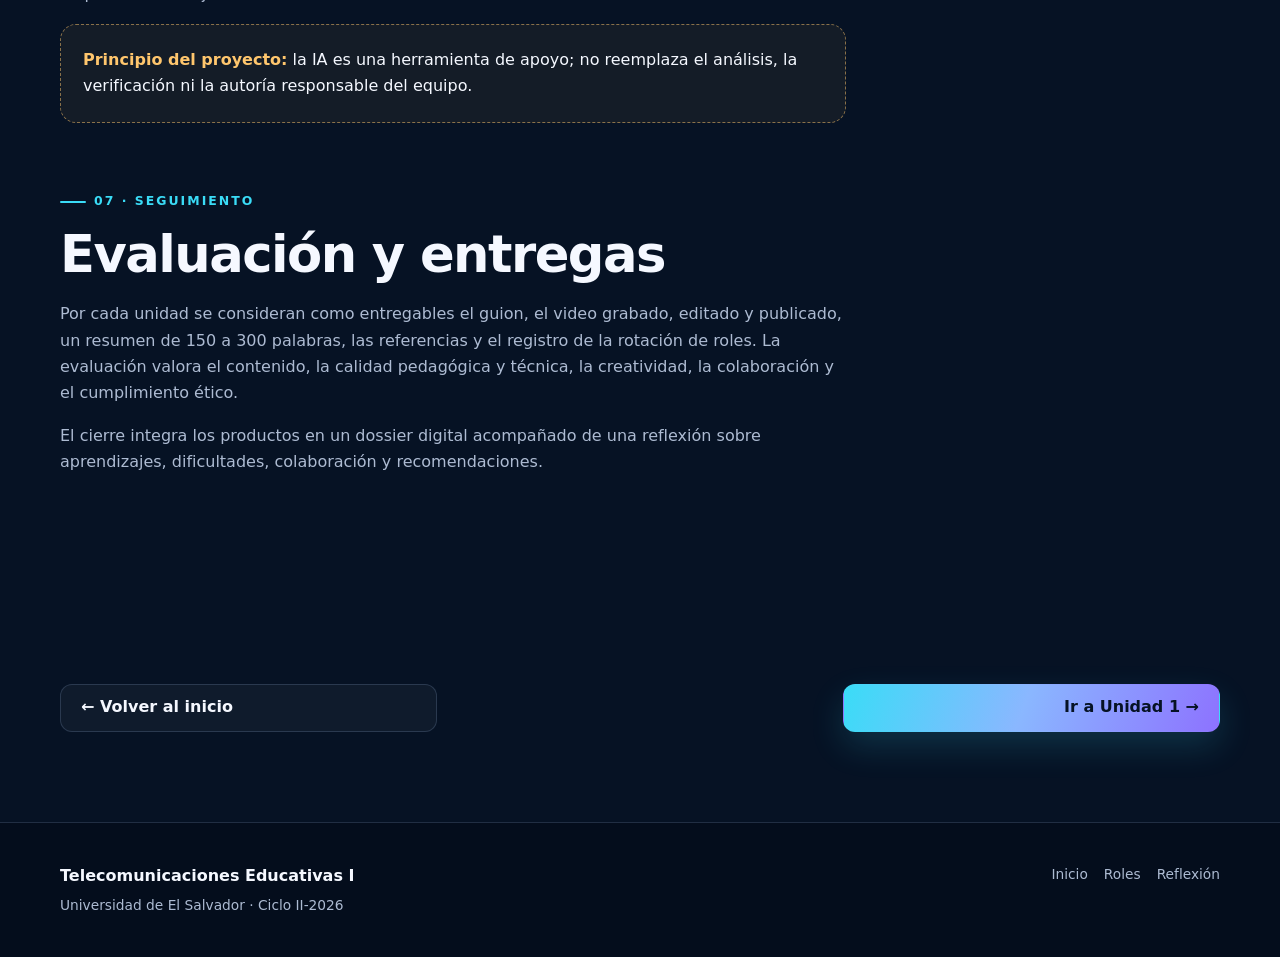
==== commit 949e1ca1: "Actualiza las unidades 5 y 6 del dossier" ====
--- a/presentacion.html
+++ b/presentacion.html
@@ -57,7 +57,7 @@
           <section class="prose-section reveal" id="alcance">
             <p class="eyebrow">03 · Cobertura</p>
             <h2>Alcance del proyecto</h2>
-            <p>Este dossier documenta las unidades 1, 2, 3, 4 y 6: Modelo OSI, Redes informáticas, Seguridad digital, Tecnología educativa e Internet de las Cosas. Para cada unidad se incorpora el video, una síntesis del contenido, documentos relacionados y la declaración de herramientas digitales e inteligencia artificial.</p>
+            <p>Este dossier documenta las unidades 1, 2, 3, 4, 5 y 6: Modelo OSI, Redes informáticas, Seguridad digital, Tecnología educativa, Internet y ciudadanía, e Internet de las Cosas. Para cada unidad se incorpora el video, una síntesis del contenido, documentos relacionados y la declaración de herramientas digitales e inteligencia artificial.</p>
             <p>El sitio funciona como portafolio académico y como ruta de consulta. Los materiales audiovisuales y documentos permanecen alojados en Google Drive, mientras que esta interfaz organiza el acceso desde GitHub Pages.</p>
           </section>
 
